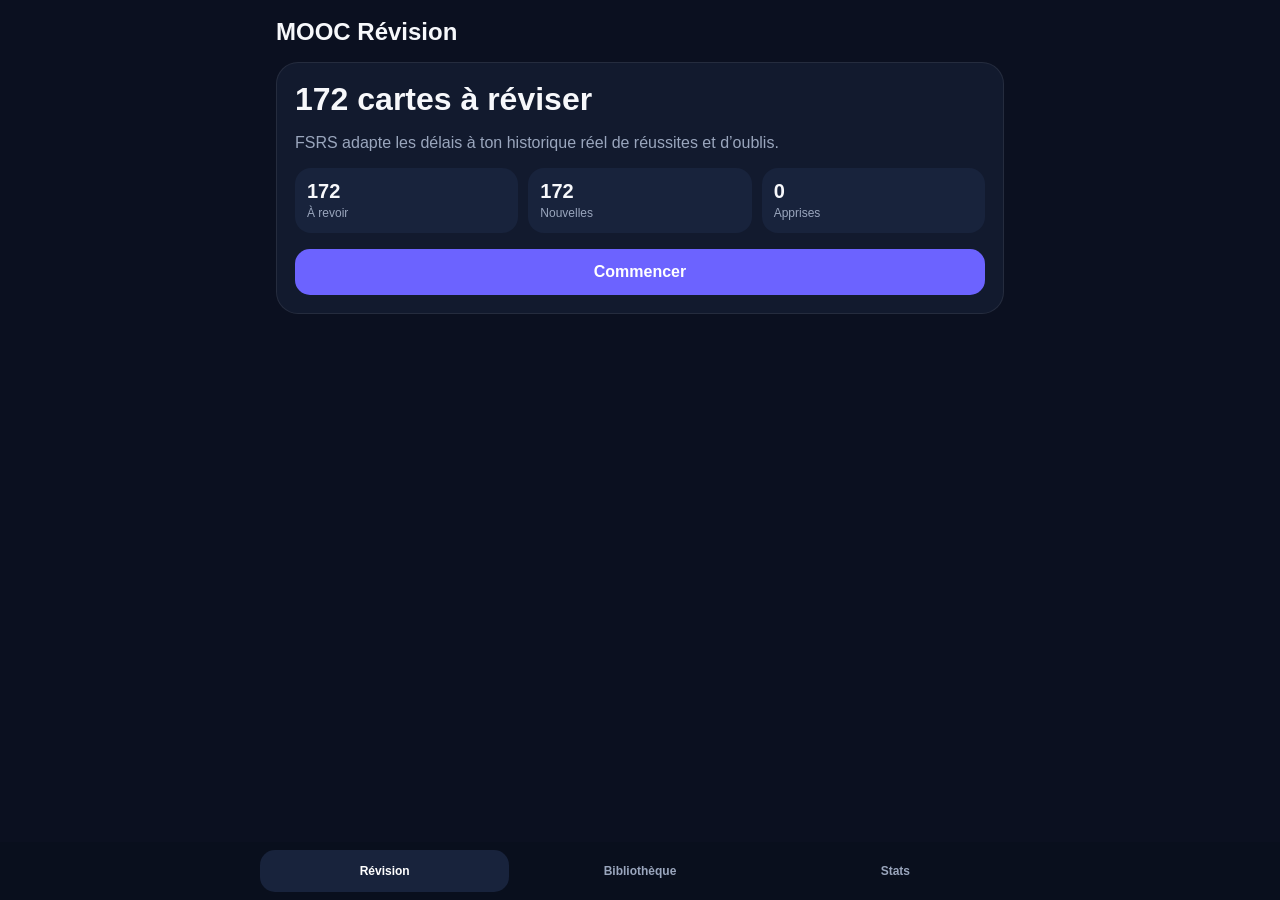
==== revision-v12.html @ 5bbc2e74 "Integrate statistics chapter into revision app" ====
<!doctype html>
<html lang="fr">
<head>
<meta charset="utf-8">
<meta name="viewport" content="width=device-width,initial-scale=1,viewport-fit=cover">
<title>MOOC Révision</title>
<style>
:root{--bg:#0b1020;--panel:#121a2e;--panel2:#18233c;--text:#f7f8fb;--muted:#9aa6bd;--accent:#6c63ff;--danger:#d14343;--hard:#d9811e;--good:#2f9e61;--easy:#3978d7;--border:rgba(255,255,255,.08)}
*{box-sizing:border-box}html,body{margin:0;min-height:100%;background:var(--bg);color:var(--text);font-family:-apple-system,BlinkMacSystemFont,"Segoe UI",sans-serif}body{padding:env(safe-area-inset-top) 0 env(safe-area-inset-bottom)}
.wrap{max-width:760px;margin:auto;padding:18px 16px 110px}.top{font-size:24px;font-weight:800;margin-bottom:16px}.panel{background:var(--panel);border:1px solid var(--border);border-radius:22px;padding:18px;margin-bottom:14px}.muted{color:var(--muted)}.stats{display:grid;grid-template-columns:repeat(3,1fr);gap:10px;margin:16px 0}.stat{background:var(--panel2);border-radius:16px;padding:12px}.stat b{display:block;font-size:20px}.stat span{font-size:12px;color:var(--muted)}button{width:100%;border:0;border-radius:15px;padding:14px;font:inherit;font-weight:700;color:#fff;background:var(--accent)}
.question-wrap{padding:24px 4px 18px}.label{font-size:12px;text-transform:uppercase;letter-spacing:.08em;color:var(--muted);font-weight:800;margin-bottom:10px}.question{font-size:25px;line-height:1.3;font-weight:750}.answer-box{margin-top:18px;padding:18px;border-radius:18px;background:var(--panel2);border:1px solid var(--border)}.answer{font-size:18px;line-height:1.55}.explanation{margin-top:14px;padding-top:14px;border-top:1px solid var(--border);font-size:15px;line-height:1.5;color:#c8d0df;white-space:pre-line}.grades{display:grid;grid-template-columns:repeat(4,1fr);gap:7px;margin-top:16px}.grades button{padding:10px 3px;font-size:12px;line-height:1.15}.grades small{display:block;font-size:10px;margin-top:5px;font-weight:600;opacity:.9}.again{background:var(--danger)}.hard{background:var(--hard)}.good{background:var(--good)}.easy{background:var(--easy)}.history{display:grid;grid-template-columns:repeat(4,1fr);gap:7px;margin-top:14px}.hist{background:var(--panel2);border:1px solid var(--border);border-radius:12px;padding:9px 5px;text-align:center}.hist b{display:block;font-size:15px}.hist span{display:block;color:var(--muted);font-size:9px;margin-top:2px}.next-note{text-align:center;color:var(--muted);font-size:12px;margin-top:10px}.nav{position:fixed;left:0;right:0;bottom:0;background:#0a0f1ddd;padding:8px 12px calc(8px + env(safe-area-inset-bottom));display:flex;justify-content:center}.navin{width:min(760px,100%);display:grid;grid-template-columns:repeat(3,1fr);gap:6px}.nav button{background:transparent;color:var(--muted);font-size:12px}.nav button.active{background:var(--panel2);color:#fff}.subject{display:inline-block;background:#2a245c;padding:6px 9px;border-radius:999px;font-size:12px;font-weight:700}.chapter{font-size:12px;color:var(--muted);margin-left:8px}.error{background:#3a1515;border-radius:16px;padding:14px}.list{display:flex;flex-direction:column;gap:8px}.item{background:var(--panel2);border-radius:14px;padding:12px}
</style>
</head>
<body>
<div id="root"><div class="wrap"><div class="top">MOOC Révision</div><div class="panel"><b>Chargement…</b></div></div></div>
<script>
(function(){
'use strict';
var root=document.getElementById('root');
var KEY='moocRevisionSafe.v3';
var OLD_KEY='moocRevisionSafe.v2';
var DAY=86400000,MIN=60000;
var W=[0.212,1.2931,2.3065,8.2956,6.4133,0.8334,3.0194,0.001,1.8722,0.1666,0.796,1.4835,0.0614,0.2629,1.6483,0.6014,1.8729,0.5425,0.0912,0.0658,0.1542];
var state={cards:[],progress:{},tab:'home',session:[],index:0,revealed:false,error:null,retention:.90};
function esc(s){return String(s==null?'':s).replace(/[&<>"']/g,function(c){return {'&':'&amp;','<':'&lt;','>':'&gt;','"':'&quot;',"'":'&#39;'}[c];});}
function clamp(v,a,b){return Math.min(b,Math.max(a,v));}
function defaultP(){return{reviewCount:0,lapseCount:0,successCount:0,failureCount:0,successStreak:0,failureStreak:0,dueAt:0,lastReviewedAt:null,stability:null,difficulty:null,lastGrade:null,isRelearning:false};}
function normalizeP(p){var d=defaultP(),k;for(k in d)if(Object.prototype.hasOwnProperty.call(d,k)&&p[k]==null)p[k]=d[k];return p;}
function load(){try{var x=JSON.parse(localStorage.getItem(KEY));if(x&&x.progress){state.progress=x.progress;Object.keys(state.progress).forEach(function(id){normalizeP(state.progress[id]);});}else{var old=JSON.parse(localStorage.getItem(OLD_KEY));if(old&&old.progress){Object.keys(old.progress).forEach(function(id){var p=old.progress[id]||{},q=defaultP();Object.keys(p).forEach(function(k){q[k]=p[k];});q.successCount=Math.max(0,(p.reviewCount||0)-(p.lapseCount||0));q.failureCount=p.lapseCount||0;q.successStreak=p.lastGrade&&p.lastGrade>1?1:0;q.failureStreak=p.lastGrade===1?1:0;state.progress[id]=q;});save();}}}catch(e){}}
function save(){try{localStorage.setItem(KEY,JSON.stringify({progress:state.progress}));}catch(e){}}
function pfor(id){return state.progress[id]?normalizeP(state.progress[id]):defaultP();}
function initialStability(g){return W[g-1];}
function initialDifficulty(g){return clamp(W[4]-Math.exp(W[5]*(g-1))+1,1,10);}
function nextDifficulty(d,g){var delta=-W[6]*(g-3),damped=d+delta*(10-d)/9,target=initialDifficulty(4);return clamp(W[7]*target+(1-W[7])*damped,1,10);}
function retrievability(t,s){var decay=W[20],factor=Math.pow(.9,-1/decay)-1;return Math.pow(1+factor*t/s,-decay);}
function intervalDays(s){var decay=W[20],factor=Math.pow(.9,-1/decay)-1,r=clamp(state.retention,.80,.97);return s/factor*(Math.pow(r,-1/decay)-1);}
function sameDayStability(s,g){var inc=Math.exp(W[17]*(g-3+W[18]))*Math.pow(s,-W[19]);if(g>=2)inc=Math.max(1,inc);return Math.max(.001,s*inc);}
function recallStability(d,s,r,g){var hard=g===2?W[15]:1,easy=g===4?W[16]:1,growth=Math.exp(W[8])*(11-d)*Math.pow(s,-W[9])*(Math.exp(W[10]*(1-r))-1)*hard*easy;return Math.max(s,s*(growth+1));}
function forgettingStability(d,s,r){var v=W[11]*Math.pow(d,-W[12])*(Math.pow(s+1,W[13])-1)*Math.exp(W[14]*(1-r));return Math.max(.001,Math.min(v,s));}
function reviewCalc(old,g,t){t=t||Date.now();old=normalizeP(Object.assign({},old));var p=Object.assign({},old);if(!old.reviewCount||old.stability==null||old.difficulty==null){p.stability=initialStability(g);p.difficulty=initialDifficulty(g);}else{var s=Math.max(old.stability,.001),d=clamp(old.difficulty,1,10),elapsed=Math.max(0,(t-(old.lastReviewedAt||t))/DAY),r=retrievability(elapsed,s);p.difficulty=nextDifficulty(d,g);if(elapsed<1)p.stability=sameDayStability(s,g);else if(g===1)p.stability=forgettingStability(d,s,r);else p.stability=recallStability(d,s,r,g);}p.reviewCount=(old.reviewCount||0)+1;p.lapseCount=(old.lapseCount||0)+(g===1?1:0);if(g===1){p.failureCount=(old.failureCount||0)+1;p.successStreak=0;p.failureStreak=(old.failureStreak||0)+1;}else{p.successCount=(old.successCount||0)+1;p.failureStreak=0;p.successStreak=(old.successStreak||0)+1;}p.lastReviewedAt=t;p.lastGrade=g;var interval;if(g===1){interval=10*MIN;p.isRelearning=true;}else{interval=Math.max(MIN,Math.min(intervalDays(Math.max(p.stability,.001)),36500)*DAY);p.isRelearning=false;}p.dueAt=t+interval;return{progress:p,interval:interval};}
function fmt(ms){if(ms<3600000)return Math.max(1,Math.round(ms/MIN))+' min';if(ms<DAY)return Math.max(1,Math.round(ms/3600000))+' h';var d=ms/DAY;if(d<30)return Math.max(1,Math.round(d))+' j';if(d<365)return Math.max(1,Math.round(d/30))+' mois';return Math.max(1,Math.round(d/365))+' an'+(d>=730?'s':'');}
function previews(id){var p=pfor(id);return[1,2,3,4].map(function(g){return reviewCalc(p,g).interval;});}
function dueCards(){var t=Date.now();return state.cards.filter(function(c){var p=pfor(c.id);return !p.reviewCount||(p.dueAt||0)<=t;});}
function counts(){var d=dueCards().length,n=0,l=0;state.cards.forEach(function(c){if(pfor(c.id).reviewCount)n++;else l++;});return{due:d,newc:l,learned:n,total:state.cards.length};}
function home(){if(state.error)return'<div class="wrap"><div class="top">MOOC Révision</div><div class="error"><b>Erreur</b><p>'+esc(state.error)+'</p></div></div>'+nav('home');var c=counts();return'<div class="wrap"><div class="top">MOOC Révision</div><div class="panel"><h1 style="margin:0 0 8px">'+c.due+' carte'+(c.due>1?'s':'')+' à réviser</h1><p class="muted">FSRS adapte les délais à ton historique réel de réussites et d’oublis.</p><div class="stats"><div class="stat"><b>'+c.due+'</b><span>À revoir</span></div><div class="stat"><b>'+c.newc+'</b><span>Nouvelles</span></div><div class="stat"><b>'+c.learned+'</b><span>Apprises</span></div></div><button id="start">Commencer</button></div></div>'+nav('home');}
function historyBlock(p){return'<div class="history"><div class="hist"><b>'+p.successCount+'</b><span>RÉUSSITES</span></div><div class="hist"><b>'+p.failureCount+'</b><span>ÉCHECS</span></div><div class="hist"><b>'+p.successStreak+'</b><span>SÉRIE OK</span></div><div class="hist"><b>'+p.failureStreak+'</b><span>SÉRIE KO</span></div></div>';}
function study(){var c=state.session[state.index];if(!c)return home();var p=pfor(c.id),body='<div class="wrap"><div class="top">Révision '+(state.index+1)+'/'+state.session.length+'</div><div class="panel"><span class="subject">'+esc(c.subject||'Autre')+'</span>'+(c.chapter?'<span class="chapter">'+esc(c.chapter)+'</span>':'')+historyBlock(p)+'<div class="question-wrap"><div class="label">Question</div><div class="question">'+esc(c.prompt)+'</div></div>';if(!state.revealed){body+='<button id="reveal">Afficher la réponse</button>';}else{var ints=previews(c.id);body+='<div class="answer-box"><div class="label">Réponse</div><div class="answer">'+esc(c.answer)+'</div>'+(c.explanation?'<div class="explanation"><b>À retenir / explication</b><br>'+esc(c.explanation)+'</div>':'')+'</div><div class="grades"><button class="again" data-g="1">Encore<small>'+fmt(ints[0])+'</small></button><button class="hard" data-g="2">Difficile<small>'+fmt(ints[1])+'</small></button><button class="good" data-g="3">Bien<small>'+fmt(ints[2])+'</small></button><button class="easy" data-g="4">Facile<small>'+fmt(ints[3])+'</small></button></div><div class="next-note">Les compteurs sont enregistrés pour cette carte. Un échec casse la série de réussites.</div>';}return body+'</div></div>';}
function library(){var by={};state.cards.forEach(function(c){var s=c.subject||'Autre';by[s]=(by[s]||0)+1;});var h='<div class="wrap"><div class="top">Bibliothèque</div><div class="panel"><b>'+state.cards.length+' cartes</b><p class="muted">Statistiques ajoutées · FSRS v12</p></div><div class="list">';Object.keys(by).forEach(function(s){h+='<div class="item"><b>'+esc(s)+'</b><div class="muted">'+by[s]+' cartes</div></div>';});return h+'</div></div>'+nav('library');}
function statsPage(){var c=counts(),r=0,l=0,s=0;Object.keys(state.progress).forEach(function(k){var p=pfor(k);r+=p.reviewCount||0;l+=p.failureCount||0;s+=p.successCount||0;});return'<div class="wrap"><div class="top">Statistiques</div><div class="panel"><b>'+r+' réponses enregistrées</b><p class="muted">'+s+' réussite(s) · '+l+' échec(s) · '+c.learned+'/'+c.total+' cartes étudiées.</p></div></div>'+nav('stats');}
function nav(active){return'<div class="nav"><div class="navin"><button data-tab="home" class="'+(active==='home'?'active':'')+'">Révision</button><button data-tab="library" class="'+(active==='library'?'active':'')+'">Bibliothèque</button><button data-tab="stats" class="'+(active==='stats'?'active':'')+'">Stats</button></div></div>';}
function render(){root.innerHTML=state.tab==='study'?study():state.tab==='library'?library():state.tab==='stats'?statsPage():home();bind();}
function bind(){var tabs=document.querySelectorAll('[data-tab]');for(var i=0;i<tabs.length;i++)tabs[i].onclick=function(){state.tab=this.getAttribute('data-tab');render();};var s=document.getElementById('start');if(s)s.onclick=function(){state.session=dueCards();state.index=0;state.revealed=false;state.tab='study';render();};var r=document.getElementById('reveal');if(r)r.onclick=function(){state.revealed=true;render();};var gs=document.querySelectorAll('[data-g]');for(var j=0;j<gs.length;j++)gs[j].onclick=function(){grade(parseInt(this.getAttribute('data-g'),10));};}
function grade(g){var c=state.session[state.index];if(!c)return;state.progress[c.id]=reviewCalc(pfor(c.id),g).progress;save();state.index++;state.revealed=false;if(state.index>=state.session.length){state.tab='home';state.session=[];}render();}
function applyOverrides(cards,overrides){return cards.map(function(c){var o=overrides&&overrides[c.id];if(!o)return c;var x={};Object.keys(c).forEach(function(k){x[k]=c[k];});Object.keys(o).forEach(function(k){x[k]=o[k];});return x;});}
function mergeCards(base,extra){var map={};base.forEach(function(c){map[c.id]=c;});extra.forEach(function(c){map[c.id]=c;});return Object.keys(map).map(function(id){return map[id];});}
load();
Promise.all([
fetch('./starter_questions.json?v=12',{cache:'no-store'}).then(function(r){if(!r.ok)throw new Error('Questions HTTP '+r.status);return r.json();}),
fetch('./quality_overrides.json?v=12',{cache:'no-store'}).then(function(r){return r.ok?r.json():{};}).catch(function(){return{};}),
fetch('./python_types_extra.json?v=12',{cache:'no-store'}).then(function(r){return r.ok?r.json():{questions:[]};}).catch(function(){return{questions:[]};}),
fetch('./probabilities_extra.json?v=12',{cache:'no-store'}).then(function(r){return r.ok?r.json():{questions:[]};}).catch(function(){return{questions:[]};}),
fetch('./statistics_extra.json?v=12',{cache:'no-store'}).then(function(r){return r.ok?r.json():{questions:[]};}).catch(function(){return{questions:[]};})
]).then(function(data){var pack=data[0],overrides=data[1],py=data[2],proba=data[3],stats=data[4];if(!pack||!Array.isArray(pack.questions))throw new Error('Format JSON invalide');var cards=applyOverrides(pack.questions,overrides);if(py&&Array.isArray(py.questions))cards=mergeCards(cards,py.questions);if(proba&&Array.isArray(proba.questions))cards=mergeCards(cards,proba.questions);if(stats&&Array.isArray(stats.questions))cards=mergeCards(cards,stats.questions);state.cards=cards;render();}).catch(function(e){state.error=e.message||String(e);render();});
})();
</script>
</body>
</html>
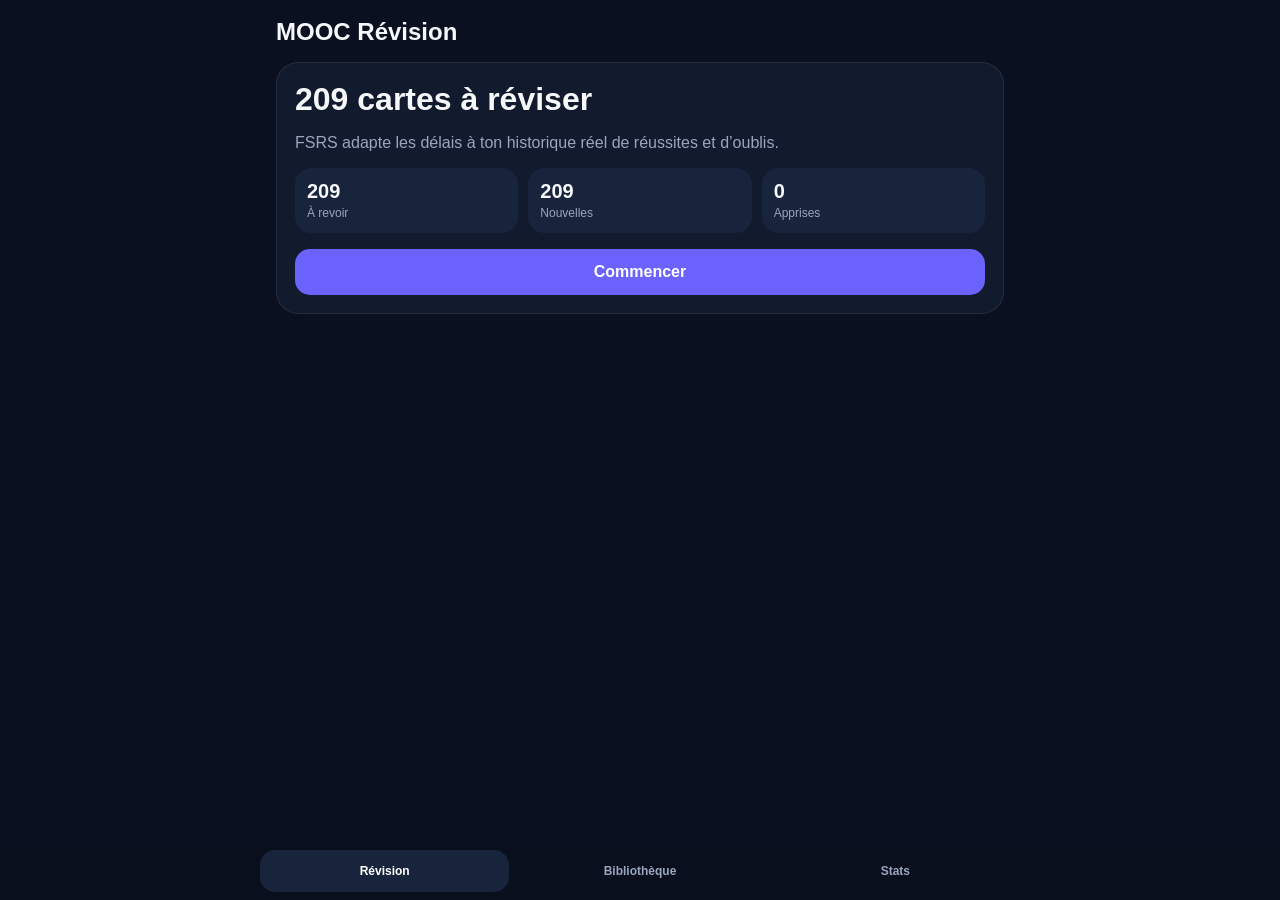
==== commit 7f3ffd76: "Load advanced linear algebra revision cards" ====
--- a/revision-v12.html
+++ b/revision-v12.html
@@ -18,7 +18,7 @@
 'use strict';
 var root=document.getElementById('root');
 var KEY='moocRevisionSafe.v3';
-var OLD_KEY='moocRevisionSafe.v2';
+var LEGACY_KEYS=['moocRevisionSafe.v1','moocRevisionSafe.v2',KEY];
 var DAY=86400000,MIN=60000;
 var W=[0.212,1.2931,2.3065,8.2956,6.4133,0.8334,3.0194,0.001,1.8722,0.1666,0.796,1.4835,0.0614,0.2629,1.6483,0.6014,1.8729,0.5425,0.0912,0.0658,0.1542];
 var state={cards:[],progress:{},tab:'home',session:[],index:0,revealed:false,error:null,retention:.90};
@@ -26,7 +26,9 @@
 function clamp(v,a,b){return Math.min(b,Math.max(a,v));}
 function defaultP(){return{reviewCount:0,lapseCount:0,successCount:0,failureCount:0,successStreak:0,failureStreak:0,dueAt:0,lastReviewedAt:null,stability:null,difficulty:null,lastGrade:null,isRelearning:false};}
 function normalizeP(p){var d=defaultP(),k;for(k in d)if(Object.prototype.hasOwnProperty.call(d,k)&&p[k]==null)p[k]=d[k];return p;}
-function load(){try{var x=JSON.parse(localStorage.getItem(KEY));if(x&&x.progress){state.progress=x.progress;Object.keys(state.progress).forEach(function(id){normalizeP(state.progress[id]);});}else{var old=JSON.parse(localStorage.getItem(OLD_KEY));if(old&&old.progress){Object.keys(old.progress).forEach(function(id){var p=old.progress[id]||{},q=defaultP();Object.keys(p).forEach(function(k){q[k]=p[k];});q.successCount=Math.max(0,(p.reviewCount||0)-(p.lapseCount||0));q.failureCount=p.lapseCount||0;q.successStreak=p.lastGrade&&p.lastGrade>1?1:0;q.failureStreak=p.lastGrade===1?1:0;state.progress[id]=q;});save();}}}catch(e){}}
+function convertProgress(p){var q=defaultP(),k;if(!p)return q;if(p.reviewCount!=null||p.dueAt!=null||p.stability!=null){Object.keys(p).forEach(function(name){q[name]=p[name];});normalizeP(q);if(q.successCount===0&&q.failureCount===0&&q.reviewCount){q.failureCount=q.lapseCount||0;q.successCount=Math.max(0,q.reviewCount-q.failureCount);q.successStreak=q.lastGrade&&q.lastGrade>1?1:0;q.failureStreak=q.lastGrade===1?1:0;}return q;}q.reviewCount=p.count||0;q.lapseCount=p.last===1?1:0;q.failureCount=q.lapseCount;q.successCount=Math.max(0,q.reviewCount-q.failureCount);q.successStreak=p.last&&p.last>1?1:0;q.failureStreak=p.last===1?1:0;q.dueAt=p.due||0;q.lastGrade=p.last||null;return q;}
+function betterProgress(a,b){if(!a)return b;if(!b)return a;var ar=a.reviewCount||0,br=b.reviewCount||0;if(br>ar)return b;if(ar>br)return a;var at=a.lastReviewedAt||a.dueAt||0,bt=b.lastReviewedAt||b.dueAt||0;return bt>at?b:a;}
+function load(){try{var merged={};LEGACY_KEYS.forEach(function(key){var raw=localStorage.getItem(key);if(!raw)return;var data=JSON.parse(raw);if(!data||!data.progress)return;Object.keys(data.progress).forEach(function(id){var candidate=convertProgress(data.progress[id]);merged[id]=betterProgress(merged[id],candidate);});});state.progress=merged;if(Object.keys(merged).length)save();}catch(e){}}
 function save(){try{localStorage.setItem(KEY,JSON.stringify({progress:state.progress}));}catch(e){}}
 function pfor(id){return state.progress[id]?normalizeP(state.progress[id]):defaultP();}
 function initialStability(g){return W[g-1];}
@@ -45,7 +47,7 @@
 function home(){if(state.error)return'<div class="wrap"><div class="top">MOOC Révision</div><div class="error"><b>Erreur</b><p>'+esc(state.error)+'</p></div></div>'+nav('home');var c=counts();return'<div class="wrap"><div class="top">MOOC Révision</div><div class="panel"><h1 style="margin:0 0 8px">'+c.due+' carte'+(c.due>1?'s':'')+' à réviser</h1><p class="muted">FSRS adapte les délais à ton historique réel de réussites et d’oublis.</p><div class="stats"><div class="stat"><b>'+c.due+'</b><span>À revoir</span></div><div class="stat"><b>'+c.newc+'</b><span>Nouvelles</span></div><div class="stat"><b>'+c.learned+'</b><span>Apprises</span></div></div><button id="start">Commencer</button></div></div>'+nav('home');}
 function historyBlock(p){return'<div class="history"><div class="hist"><b>'+p.successCount+'</b><span>RÉUSSITES</span></div><div class="hist"><b>'+p.failureCount+'</b><span>ÉCHECS</span></div><div class="hist"><b>'+p.successStreak+'</b><span>SÉRIE OK</span></div><div class="hist"><b>'+p.failureStreak+'</b><span>SÉRIE KO</span></div></div>';}
 function study(){var c=state.session[state.index];if(!c)return home();var p=pfor(c.id),body='<div class="wrap"><div class="top">Révision '+(state.index+1)+'/'+state.session.length+'</div><div class="panel"><span class="subject">'+esc(c.subject||'Autre')+'</span>'+(c.chapter?'<span class="chapter">'+esc(c.chapter)+'</span>':'')+historyBlock(p)+'<div class="question-wrap"><div class="label">Question</div><div class="question">'+esc(c.prompt)+'</div></div>';if(!state.revealed){body+='<button id="reveal">Afficher la réponse</button>';}else{var ints=previews(c.id);body+='<div class="answer-box"><div class="label">Réponse</div><div class="answer">'+esc(c.answer)+'</div>'+(c.explanation?'<div class="explanation"><b>À retenir / explication</b><br>'+esc(c.explanation)+'</div>':'')+'</div><div class="grades"><button class="again" data-g="1">Encore<small>'+fmt(ints[0])+'</small></button><button class="hard" data-g="2">Difficile<small>'+fmt(ints[1])+'</small></button><button class="good" data-g="3">Bien<small>'+fmt(ints[2])+'</small></button><button class="easy" data-g="4">Facile<small>'+fmt(ints[3])+'</small></button></div><div class="next-note">Les compteurs sont enregistrés pour cette carte. Un échec casse la série de réussites.</div>';}return body+'</div></div>';}
-function library(){var by={};state.cards.forEach(function(c){var s=c.subject||'Autre';by[s]=(by[s]||0)+1;});var h='<div class="wrap"><div class="top">Bibliothèque</div><div class="panel"><b>'+state.cards.length+' cartes</b><p class="muted">Statistiques ajoutées · FSRS v12</p></div><div class="list">';Object.keys(by).forEach(function(s){h+='<div class="item"><b>'+esc(s)+'</b><div class="muted">'+by[s]+' cartes</div></div>';});return h+'</div></div>'+nav('library');}
+function library(){var by={};state.cards.forEach(function(c){var s=c.subject||'Autre';by[s]=(by[s]||0)+1;});var h='<div class="wrap"><div class="top">Bibliothèque</div><div class="panel"><b>'+state.cards.length+' cartes</b><p class="muted">Statistiques ajoutées · FSRS v12 · historique récupéré</p></div><div class="list">';Object.keys(by).forEach(function(s){h+='<div class="item"><b>'+esc(s)+'</b><div class="muted">'+by[s]+' cartes</div></div>';});return h+'</div></div>'+nav('library');}
 function statsPage(){var c=counts(),r=0,l=0,s=0;Object.keys(state.progress).forEach(function(k){var p=pfor(k);r+=p.reviewCount||0;l+=p.failureCount||0;s+=p.successCount||0;});return'<div class="wrap"><div class="top">Statistiques</div><div class="panel"><b>'+r+' réponses enregistrées</b><p class="muted">'+s+' réussite(s) · '+l+' échec(s) · '+c.learned+'/'+c.total+' cartes étudiées.</p></div></div>'+nav('stats');}
 function nav(active){return'<div class="nav"><div class="navin"><button data-tab="home" class="'+(active==='home'?'active':'')+'">Révision</button><button data-tab="library" class="'+(active==='library'?'active':'')+'">Bibliothèque</button><button data-tab="stats" class="'+(active==='stats'?'active':'')+'">Stats</button></div></div>';}
 function render(){root.innerHTML=state.tab==='study'?study():state.tab==='library'?library():state.tab==='stats'?statsPage():home();bind();}
@@ -59,8 +61,9 @@
 fetch('./quality_overrides.json?v=12',{cache:'no-store'}).then(function(r){return r.ok?r.json():{};}).catch(function(){return{};}),
 fetch('./python_types_extra.json?v=12',{cache:'no-store'}).then(function(r){return r.ok?r.json():{questions:[]};}).catch(function(){return{questions:[]};}),
 fetch('./probabilities_extra.json?v=12',{cache:'no-store'}).then(function(r){return r.ok?r.json():{questions:[]};}).catch(function(){return{questions:[]};}),
-fetch('./statistics_extra.json?v=12',{cache:'no-store'}).then(function(r){return r.ok?r.json():{questions:[]};}).catch(function(){return{questions:[]};})
-]).then(function(data){var pack=data[0],overrides=data[1],py=data[2],proba=data[3],stats=data[4];if(!pack||!Array.isArray(pack.questions))throw new Error('Format JSON invalide');var cards=applyOverrides(pack.questions,overrides);if(py&&Array.isArray(py.questions))cards=mergeCards(cards,py.questions);if(proba&&Array.isArray(proba.questions))cards=mergeCards(cards,proba.questions);if(stats&&Array.isArray(stats.questions))cards=mergeCards(cards,stats.questions);state.cards=cards;render();}).catch(function(e){state.error=e.message||String(e);render();});
+fetch('./statistics_extra.json?v=12',{cache:'no-store'}).then(function(r){return r.ok?r.json():{questions:[]};}).catch(function(){return{questions:[]};}),
+fetch('./linear_algebra_extra.json?v=13',{cache:'no-store'}).then(function(r){return r.ok?r.json():{questions:[]};}).catch(function(){return{questions:[]};})
+]).then(function(data){var pack=data[0],overrides=data[1],py=data[2],proba=data[3],stats=data[4],algebra=data[5];if(!pack||!Array.isArray(pack.questions))throw new Error('Format JSON invalide');var cards=applyOverrides(pack.questions,overrides);if(py&&Array.isArray(py.questions))cards=mergeCards(cards,py.questions);if(proba&&Array.isArray(proba.questions))cards=mergeCards(cards,proba.questions);if(stats&&Array.isArray(stats.questions))cards=mergeCards(cards,stats.questions);if(algebra&&Array.isArray(algebra.questions))cards=mergeCards(cards,algebra.questions);state.cards=cards;render();}).catch(function(e){state.error=e.message||String(e);render();});
 })();
 </script>
 </body>
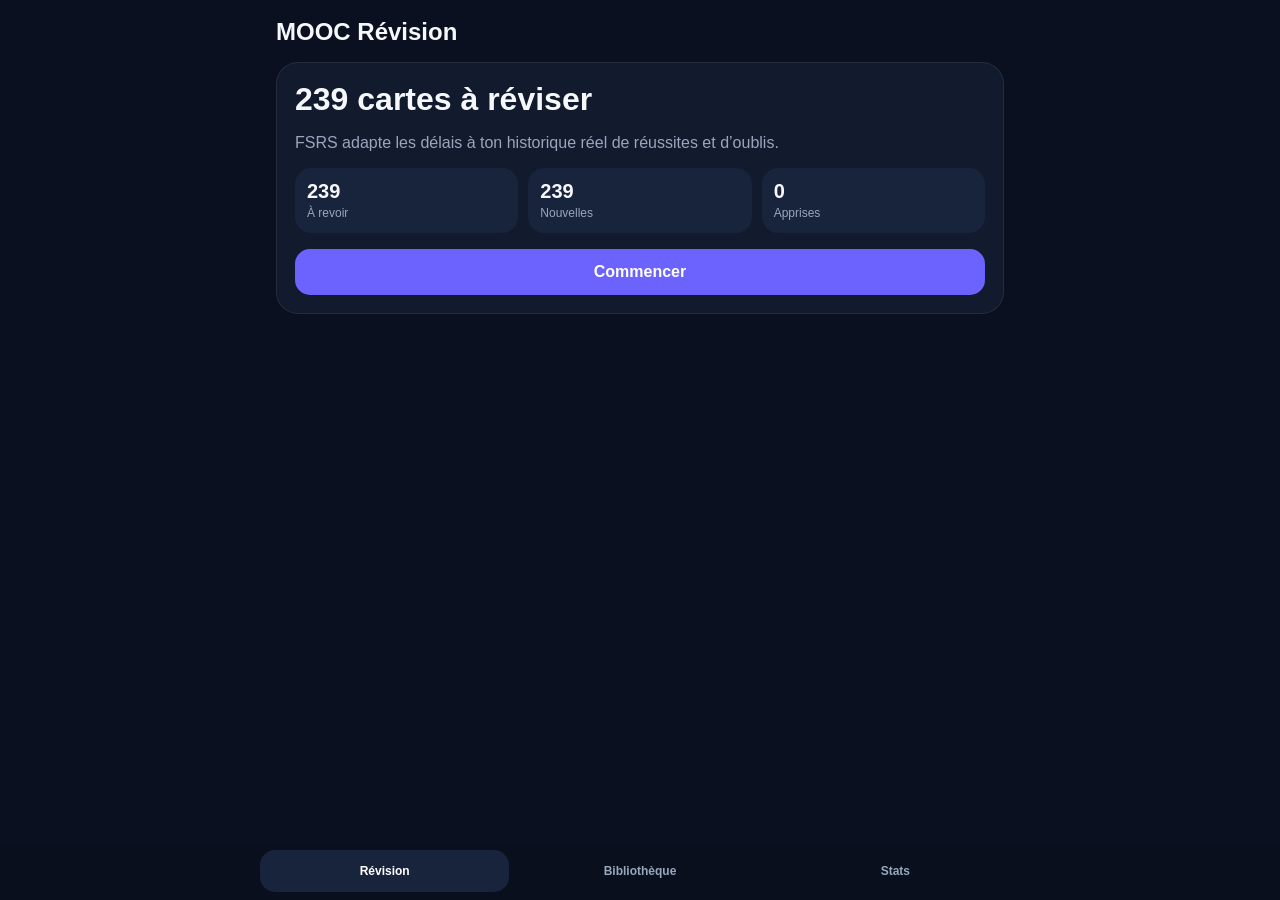
==== commit 9e5930de: "Load database revision cards" ====
--- a/revision-v12.html
+++ b/revision-v12.html
@@ -62,8 +62,9 @@
 fetch('./python_types_extra.json?v=12',{cache:'no-store'}).then(function(r){return r.ok?r.json():{questions:[]};}).catch(function(){return{questions:[]};}),
 fetch('./probabilities_extra.json?v=12',{cache:'no-store'}).then(function(r){return r.ok?r.json():{questions:[]};}).catch(function(){return{questions:[]};}),
 fetch('./statistics_extra.json?v=12',{cache:'no-store'}).then(function(r){return r.ok?r.json():{questions:[]};}).catch(function(){return{questions:[]};}),
-fetch('./linear_algebra_extra.json?v=13',{cache:'no-store'}).then(function(r){return r.ok?r.json():{questions:[]};}).catch(function(){return{questions:[]};})
-]).then(function(data){var pack=data[0],overrides=data[1],py=data[2],proba=data[3],stats=data[4],algebra=data[5];if(!pack||!Array.isArray(pack.questions))throw new Error('Format JSON invalide');var cards=applyOverrides(pack.questions,overrides);if(py&&Array.isArray(py.questions))cards=mergeCards(cards,py.questions);if(proba&&Array.isArray(proba.questions))cards=mergeCards(cards,proba.questions);if(stats&&Array.isArray(stats.questions))cards=mergeCards(cards,stats.questions);if(algebra&&Array.isArray(algebra.questions))cards=mergeCards(cards,algebra.questions);state.cards=cards;render();}).catch(function(e){state.error=e.message||String(e);render();});
+fetch('./linear_algebra_extra.json?v=13',{cache:'no-store'}).then(function(r){return r.ok?r.json():{questions:[]};}).catch(function(){return{questions:[]};}),
+fetch('./databases_extra.json?v=14',{cache:'no-store'}).then(function(r){return r.ok?r.json():{questions:[]};}).catch(function(){return{questions:[]};})
+]).then(function(data){var pack=data[0],overrides=data[1],py=data[2],proba=data[3],stats=data[4],algebra=data[5],databases=data[6];if(!pack||!Array.isArray(pack.questions))throw new Error('Format JSON invalide');var cards=applyOverrides(pack.questions,overrides);if(py&&Array.isArray(py.questions))cards=mergeCards(cards,py.questions);if(proba&&Array.isArray(proba.questions))cards=mergeCards(cards,proba.questions);if(stats&&Array.isArray(stats.questions))cards=mergeCards(cards,stats.questions);if(algebra&&Array.isArray(algebra.questions))cards=mergeCards(cards,algebra.questions);if(databases&&Array.isArray(databases.questions))cards=mergeCards(cards,databases.questions);state.cards=cards;render();}).catch(function(e){state.error=e.message||String(e);render();});
 })();
 </script>
 </body>
